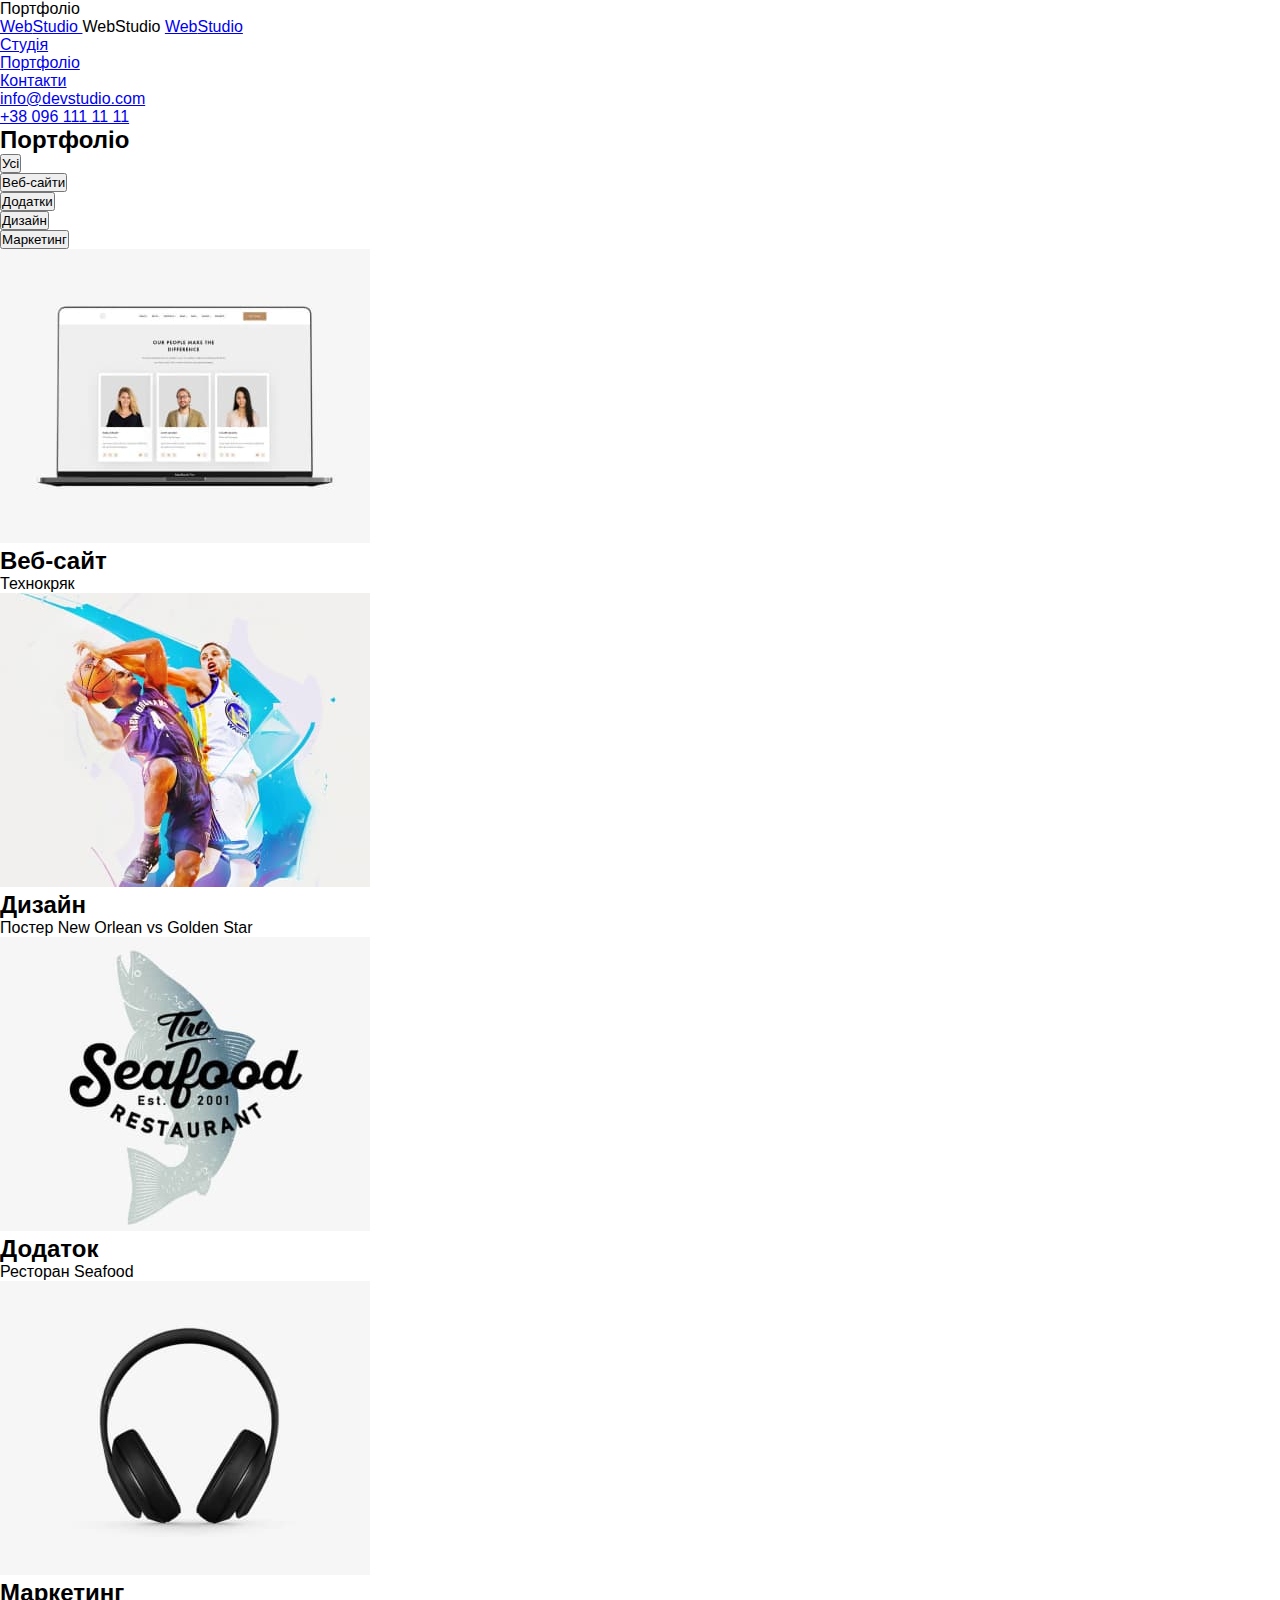
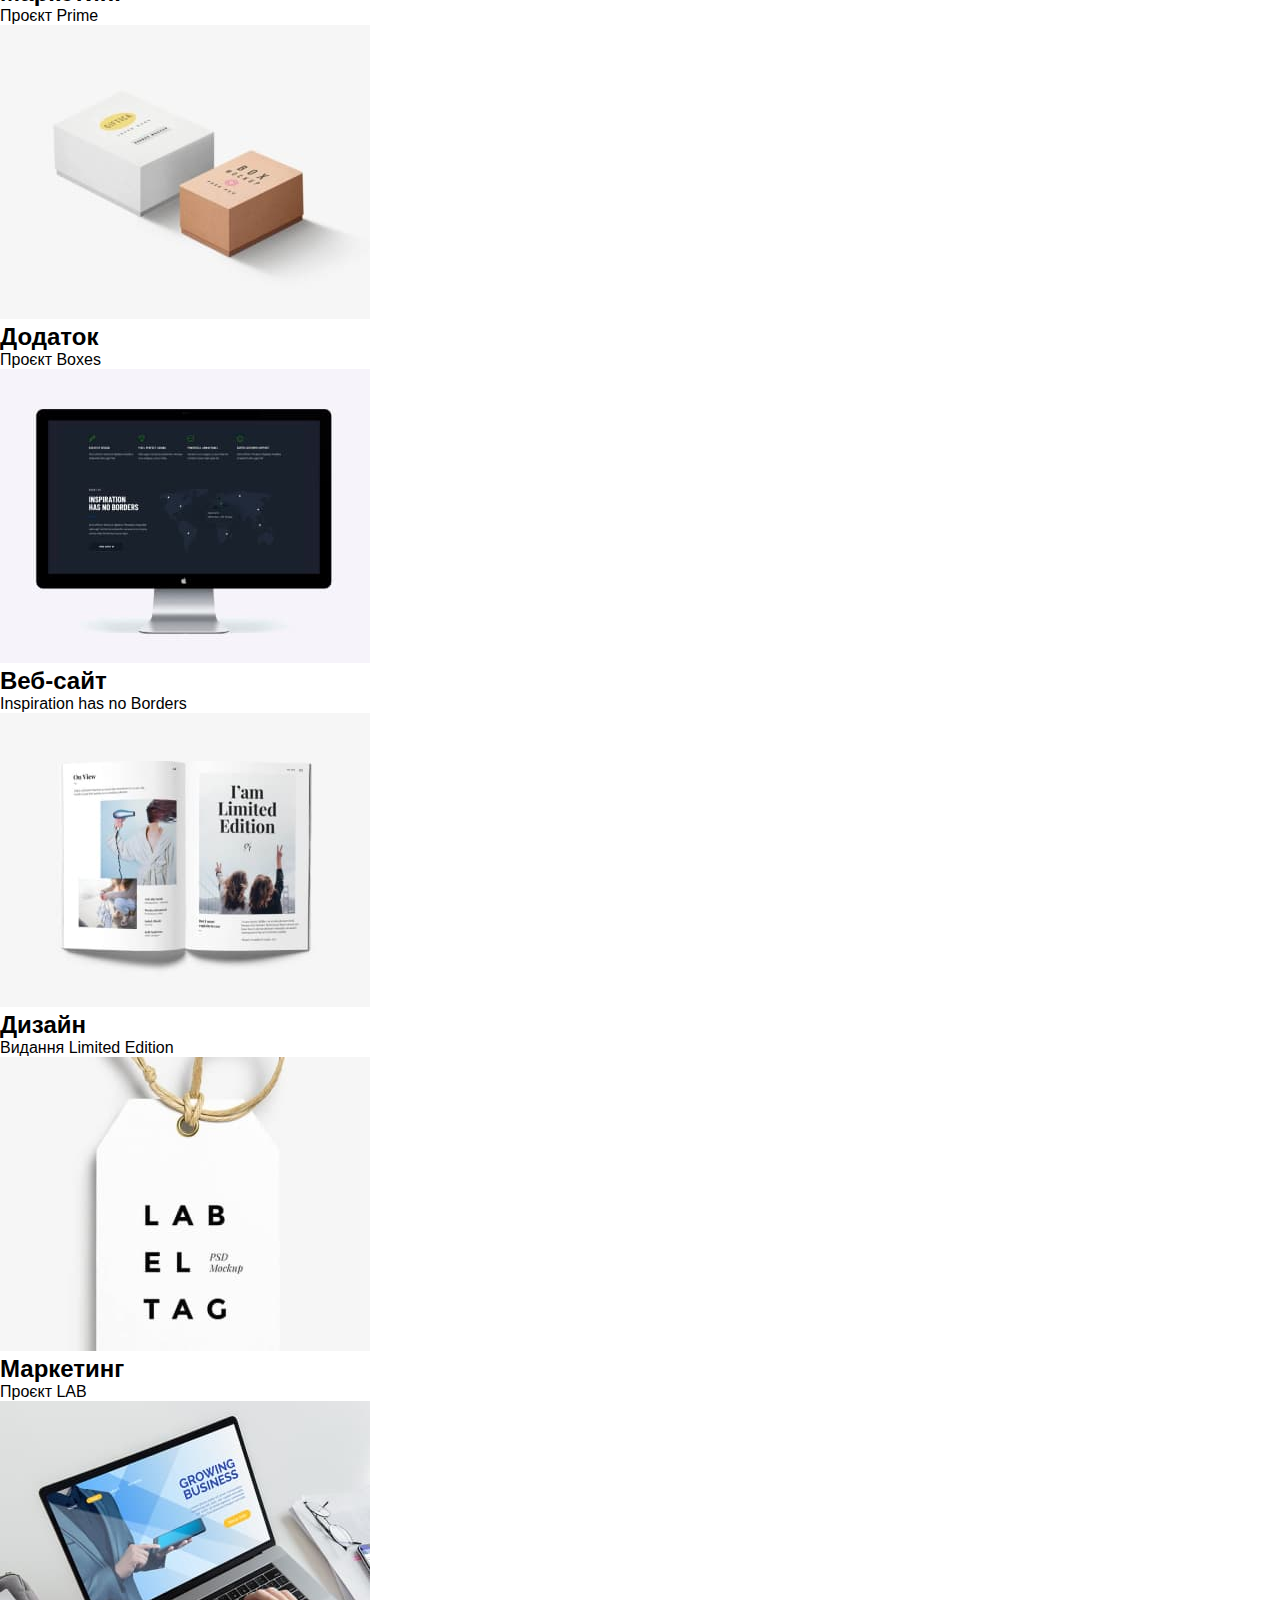
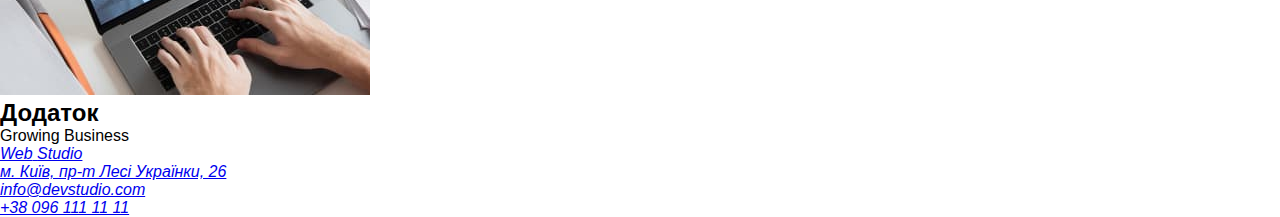
==== portfolio.html @ ad31451d "Start" ====
<!DOCTYPE html>
<html lang="uk">
  <head>
    <meta charset="UTF-8" />
    <meta http-equiv="X-UA-Compatible" content="IE=edge" />
    <meta name="viewport" content="width=device-width, initial-scale=1.0" />
    <title>Portfolio</title>
    <link rel="stylesheet" href="./css/styles.css" />
  </head>
  <body>
    <header>
      Портфоліо
      <nav>
        <ul><a lang="en" class="logo" href="./index.html"
  ><span class="logo-accent">Web</span
  ><span class="logo-accent-second">Studio</span>
</a>
          <l<a lang="en" class="logo" href="./index.html"
  ><span class="logo-accent">Web</span
  ><span class="logo-accent-second">Studio</span>
</a>
            <a lang="en" class="logo" href="./index.html"
  ><span class="logo-accent">Web</span
  ><span class="logo-accent-second">Studio</span>
</a>
          </li>
          <li><a href="/index.html">Студія</a></li>
          <li><a href="./portfolio.html">Портфоліо</a></li>
          <li><a href="#">Контакти</a></li>
          <li><a href="mailto:info@devstudio.com">info@devstudio.com</a></li>
          <li><a href="tel:+380961111111">+38 096 111 11 11</a></li>
        </ul>
      </nav>
    </header>
    <main>
      <section>
        <h2>Портфоліо</h2>
        <ul>
          <li><button class="button">Усі</button></li>
          <li><button class="button">Веб-сайти</button></li>
          <li><button class="button">Додатки</button></li>
          <li><button class="button">Дизайн</button></li>
          <li><button class="button">Маркетинг</button></li>
        </ul>
      </section>
      <section>
        <ul>
          <li>
            <img
              src="./images/img-techno.jpg"
              alt="Зображення монітора з сторінкою вебсайту"
              width
              370
            />
            <h2>Веб-сайт</h2>
            <p>Технокряк</p>
          </li>
          <li>
            <img
              src="./images/img-poster.jpg"
              alt="зображення епізоду баскетболу"
              width
              370
            />
            <h2>Дизайн</h2>
            <p>Постер New Orlean vs Golden Star</p>
          </li>
          <li>
            <img
              src="./images/img-restaurant.jpg"
              alt="лого ресторану морської кухні"
              width
              370
            />
            <h2>Додаток</h2>
            <p>Ресторан Seafood</p>
          </li>
          <li>
            <img
              src="./images/img-headphone.jpg"
              alt="Зображення головнихтелефонів"
              width
              370
            />
            <h2>Маркетинг</h2>
            <p>Проєкт Prime</p>
          </li>
          <li>
            <img
              src="./images/img-boxes.jpg"
              alt="Зображення коробок"
              width
              370
            />
            <h2>Додаток</h2>
            <p>Проєкт Boxes</p>
          </li>
          <li>
            <img
              src="./images/img-screen.jpg"
              alt="Зображення монітора з сторінкою веб-сайту"
              width
              370
            />
            <h2>Веб-сайт</h2>
            <p>Inspiration has no Borders</p>
          </li>
          <li>
            <img
              src="./images/img-book.jpg"
              alt="Зображення розгорнутої книги"
              width
              370
            />
            <h2>Дизайн</h2>
            <p>Видання Limited Edition</p>
          </li>
          <li>
            <img
              src="./images/img-label.jpg"
              alt="Зображення етикетки"
              width
              370
            />
            <h2>Маркетинг</h2>
            <p>Проєкт LAB</p>
          </li>
          <li>
            <img
              src="./images/img-laptop.jpg"
              alt="Зображення нотбука"
              width
              370
            />
            <h2>Додаток</h2>
            <p>Growing Business</p>
          </li>
        </ul>
      </section>
    </main>
    <footer>
      <address>
        <p>
          <a lang="en" class="logo" href="./index.html"><span class="logo-accent">Web</span>
            <span class="logo-accent-second">Studio</span></a>
        </p>
        <ul>
          <li>
            <a
              href="https://goo.gl/maps/CPtrU1FHBa2aNyZL9"
              target="_blank"
              rel="noopener noreferrer nofollow"
              >м. Київ, пр-т Лесі Українки, 26</a
            >
          </li>
          <li><a href="mailto:info@devstudio.com">info@devstudio.com</a></li>
          <li><a href="tel:+380961111111">+38 096 111 11 11</a></li>
        </ul>
      </address>
    </footer>
  </body>
</html>
---- css/styles.css ----
:root {
    --color-primery: #4f4f4f;
    --color-backgroun: #f5f5f5;
    --color-primary-white: #ffffff;
    --color-section-background: #2f303a;
}
* {
    margin: 0;
    padding: 0;
    box-sizing: border-box;
}

body {
    color: var(--color-primery)
    background-color: #f5f5f5;
    font-family: 'Roboto', sans-serif;
    font-family: 'Raleway', sans-serif;
    
}

.visually-hidden {
    position: absolute;
    white-space: nowrap;
    width: 1px;
    height: 1px;
    overflow: hidden;
    border: 0;
    padding: 0;
    clip: rect(0 0 0 0);
    clip-path: inset(50%);
    margin: -1px;
}

.nav-links {
    font-family: 'Roboto';
    font-style: normal;
    font-weight: 500;
    font-size: 14px;
    line-height: 1.1428;
    letter-spacing: 0.02em;
    color: #212121;
}

.nav-links:hover {
    color: #2196F3;
}

.logo-web {
    font-family: 'Raleway';
    font-style: normal;
    font-weight: 700;
    font-size: 26px;
    line-height: 1.19;   
    letter-spacing: 0.03em; 
    color: #2196F3;
}

.logo-studio {
    font-family: 'Raleway';
    font-style: normal;
    font-weight: 700;
    font-size: 26px;
    line-height: 1.1923;
    letter-spacing: 0.03em;
    color: #000000;
}

.hero-title {
    display: flexbox;
    Width: 696px;
    Height: 120px;
    Top: 280px;
    Left: 452px;
    font-family: 'Roboto';
    font-style: normal;
    font-weight: 900;
    font-size: 44px;
    line-height: 1.36;
    text-align: center;
    letter-spacing: 0.06em;
    text-transform: uppercase;
    color: var(--color-primary-white);
}

.section-main {
    
    position: relative;
    width: 1600px;
    height: 600px;
    left: 0px;
    top: 80px;
    padding: 200px 452px 280px;
    line-height: 1.36;
    background: #2F303A;
}

.primery-button {
    font-family: 'Roboto';
    font-style: normal;
    color: var(--color-primary-white);
    Width: 216px;
    Height: 50px;
    Top: 430px;
    margin: 30px;
    font-weight: 700;
    font-size: 16px;
    line-height: 1.875;
    cursor: pointer;
    align-items: normal;
    text-align: center;
    letter-spacing: 0.06em;
    background-color: #2196f3;
}
.primery-button:hover {
    color: #f5f5f5;
    background-color: var(--color-primary-white);
    border: 2px solid red;
}
primery-button:focus {
    color: #f5f5f5;
    background-color: var(--color-primary-white);
    border: 2px solid red;


.section-advantages {
    /*position: relative;
    width: 1600px;
    height: 246px;
    background-color: var(--color-primary-white);*/

}

/*.hero-button {
    background-color: var(--accent-color);
    color: var(--primary-white-color);

    font-style: inherit;
    font-weight: 700;
    font-size: 16px;
    line-height: 30px;

    cursor: pointer;*/
}
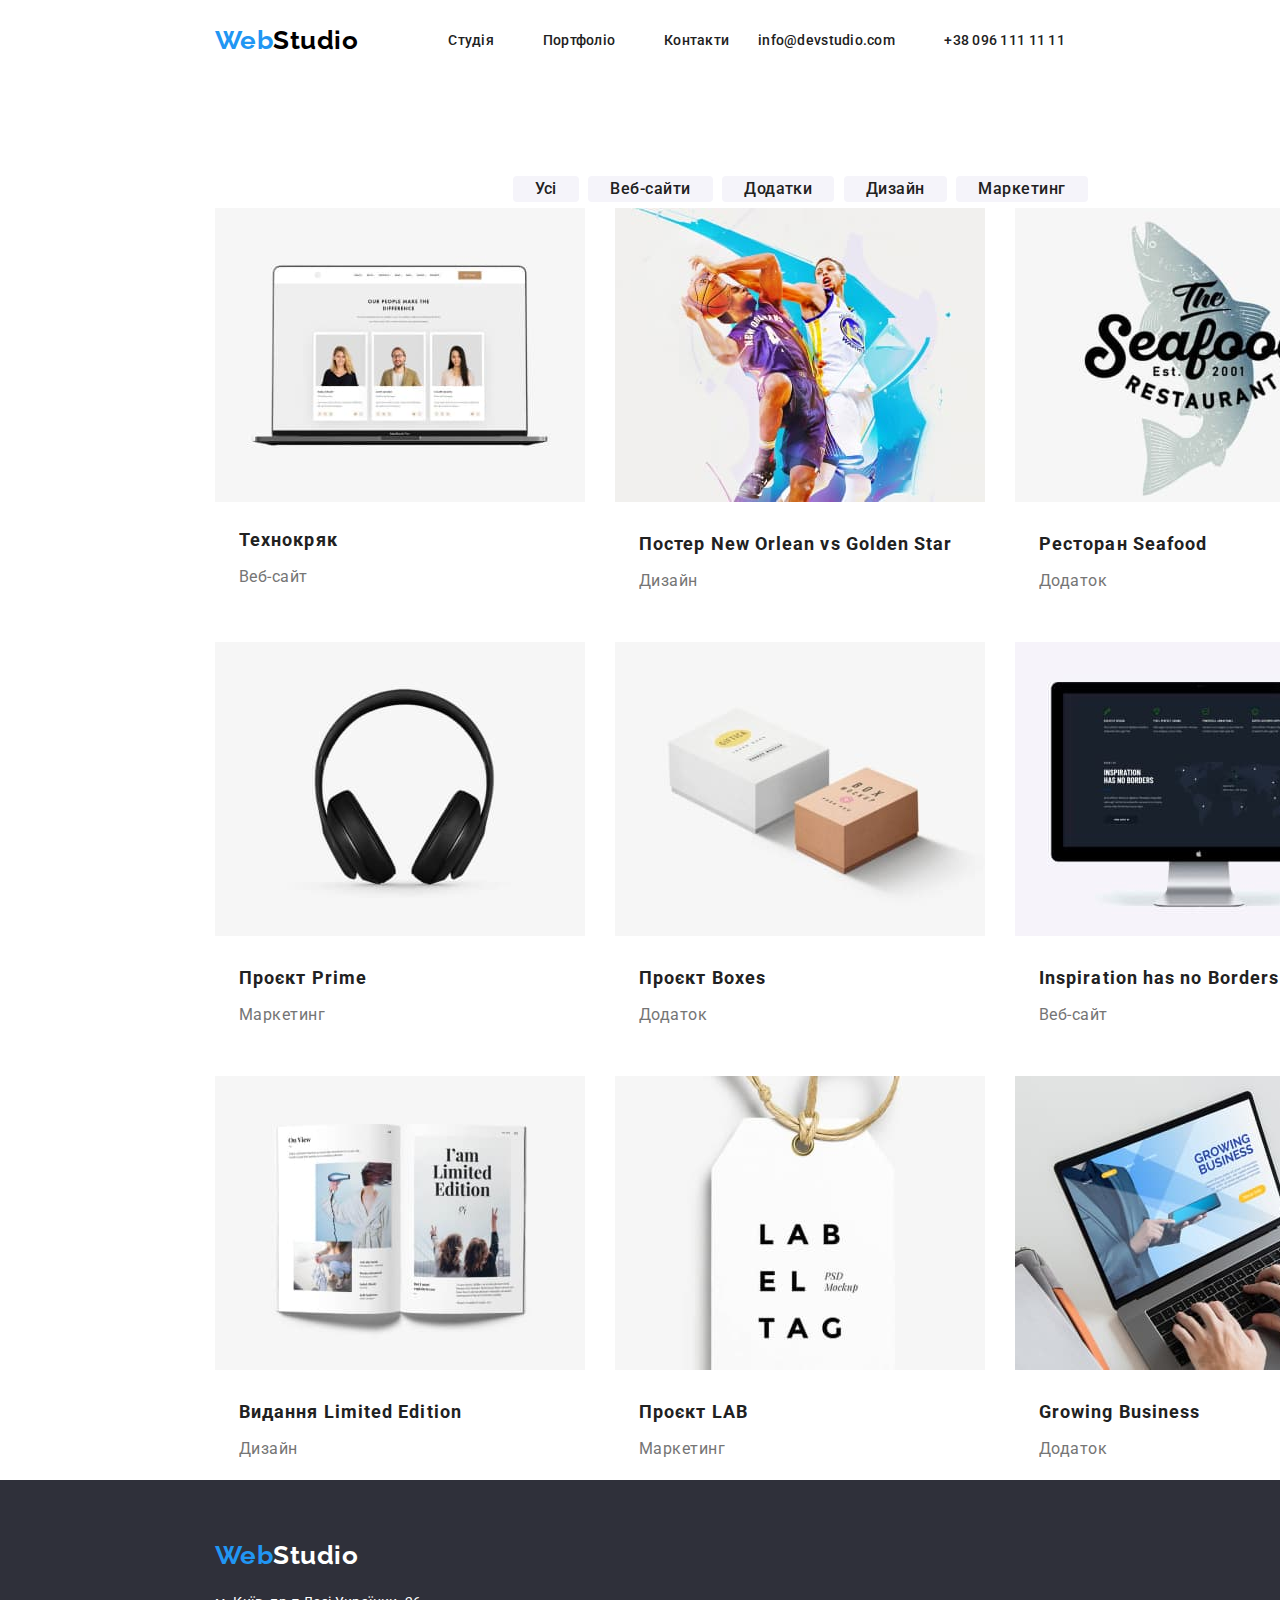
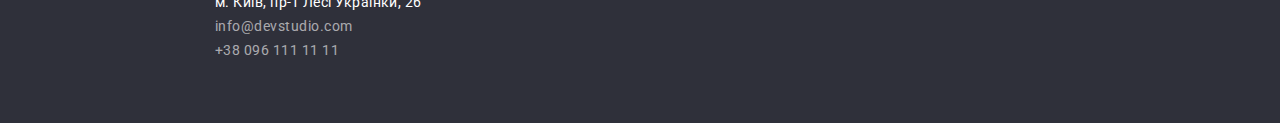
==== commit 90e610d8: "HW320Oct22" ====
--- a/portfolio.html
+++ b/portfolio.html
@@ -2,161 +2,204 @@
 <html lang="uk">
   <head>
     <meta charset="UTF-8" />
-    <meta http-equiv="X-UA-Compatible" content="IE=edge" />
+    <meta http-equiv="X-UA-Compatible" content="IE=ge" />
     <meta name="viewport" content="width=device-width, initial-scale=1.0" />
-    <title>Portfolio</title>
+    <title>WebStudio-HW3</title>
+    <link
+      rel="stylesheet"
+      href="https://cdnjs.cloudflare.com/ajax/libs/modern-normalize/1.1.0/modern-normalize.min.css"
+    />
+    <link rel="preconnect" href="https://fonts.googleapis.com" />
+    <link rel="preconnect" href="https://fonts.gstatic.com" crossorigin />
+    <link
+      href="https://fonts.googleapis.com/css2?family=Raleway:wght@700&family=Roboto:wght@400;500;700;900&display=swap"
+      rel="stylesheet"
+    />
     <link rel="stylesheet" href="./css/styles.css" />
   </head>
   <body>
-    <header>
-      Портфоліо
-      <nav>
-        <ul><a lang="en" class="logo" href="./index.html"
-  ><span class="logo-accent">Web</span
-  ><span class="logo-accent-second">Studio</span>
-</a>
-          <l<a lang="en" class="logo" href="./index.html"
-  ><span class="logo-accent">Web</span
-  ><span class="logo-accent-second">Studio</span>
-</a>
-            <a lang="en" class="logo" href="./index.html"
-  ><span class="logo-accent">Web</span
-  ><span class="logo-accent-second">Studio</span>
-</a>
-          </li>
-          <li><a href="/index.html">Студія</a></li>
-          <li><a href="./portfolio.html">Портфоліо</a></li>
-          <li><a href="#">Контакти</a></li>
-          <li><a href="mailto:info@devstudio.com">info@devstudio.com</a></li>
-          <li><a href="tel:+380961111111">+38 096 111 11 11</a></li>
+    <header class="header-container">
+      <p class="visually-hidden">Головна/p></p>
+      <nav class="nav">
+        <a lang="en" class="logo" href="./index.html"
+          >Web<span class="logo-studio">Studio</span></a
+        >
+        <ul class="nav-item-element">
+          <li><a class="nav-item" href="./index.html">Студія</a></li>
+          <li><a class="nav-item" href="./portfolio.html">Портфоліо</a></li>
+          <li><a class="nav-item" href="#">Контакти</a></li>
         </ul>
       </nav>
+      <ul class="nav-item-second">
+        <li>
+          <a class="nav-item" href="mailto:info@devstudio.com">
+            info@devstudio.com</a
+          >
+        </li>
+        <li>
+          <a class="nav-item" href="tel:+380961111111">+38 096 111 11 11</a>
+        </li>
+      </ul>
     </header>
     <main>
-      <section>
-        <h2>Портфоліо</h2>
-        <ul>
-          <li><button class="button">Усі</button></li>
-          <li><button class="button">Веб-сайти</button></li>
-          <li><button class="button">Додатки</button></li>
-          <li><button class="button">Дизайн</button></li>
-          <li><button class="button">Маркетинг</button></li>
+      <section class="main">
+        <h1 class="visually-hidden">Портфоліо</h1>
+        <ul class="buttons-row">
+          <li>
+            <button class="secondary-button"><a href="#"></a> Усі</button>
+          </li>
+          <li>
+            <button class="secondary-button"><a href="#"></a>Веб-сайти</button>
+          </li>
+          <li>
+            <button class="secondary-button"><a href="#"></a>Додатки</button>
+          </li>
+          <li>
+            <button class="secondary-button"><a href="#"></a>Дизайн</button>
+          </li>
+          <li>
+            <button class="secondary-button"><a href="#"></a>Маркетинг</button>
+          </li>
         </ul>
-      </section>
-      <section>
-        <ul>
-          <li>
+        <ul class="portfolio">
+          <li class="port-item">
             <img
               src="./images/img-techno.jpg"
               alt="Зображення монітора з сторінкою вебсайту"
               width
               370
             />
-            <h2>Веб-сайт</h2>
-            <p>Технокряк</p>
-          </li>
-          <li>
-            <img
-              src="./images/img-poster.jpg"
-              alt="зображення епізоду баскетболу"
-              width
-              370
-            />
-            <h2>Дизайн</h2>
-            <p>Постер New Orlean vs Golden Star</p>
-          </li>
-          <li>
-            <img
-              src="./images/img-restaurant.jpg"
-              alt="лого ресторану морської кухні"
-              width
-              370
-            />
-            <h2>Додаток</h2>
-            <p>Ресторан Seafood</p>
-          </li>
-          <li>
-            <img
-              src="./images/img-headphone.jpg"
-              alt="Зображення головнихтелефонів"
-              width
-              370
-            />
-            <h2>Маркетинг</h2>
-            <p>Проєкт Prime</p>
-          </li>
-          <li>
-            <img
-              src="./images/img-boxes.jpg"
-              alt="Зображення коробок"
-              width
-              370
-            />
-            <h2>Додаток</h2>
-            <p>Проєкт Boxes</p>
-          </li>
-          <li>
-            <img
-              src="./images/img-screen.jpg"
-              alt="Зображення монітора з сторінкою веб-сайту"
-              width
-              370
-            />
-            <h2>Веб-сайт</h2>
-            <p>Inspiration has no Borders</p>
-          </li>
-          <li>
-            <img
-              src="./images/img-book.jpg"
-              alt="Зображення розгорнутої книги"
-              width
-              370
-            />
-            <h2>Дизайн</h2>
-            <p>Видання Limited Edition</p>
-          </li>
-          <li>
-            <img
-              src="./images/img-label.jpg"
-              alt="Зображення етикетки"
-              width
-              370
-            />
-            <h2>Маркетинг</h2>
-            <p>Проєкт LAB</p>
-          </li>
-          <li>
-            <img
-              src="./images/img-laptop.jpg"
-              alt="Зображення нотбука"
-              width
-              370
-            />
-            <h2>Додаток</h2>
-            <p>Growing Business</p>
+            <p class="portfolio-text">Технокряк</p>
+            <h2 class="portfolio-title">Веб-сайт</h2>
+          </li>
+          <li class="port-item">
+            <a href="#">
+              <img
+                src="./images/img-poster.jpg"
+                alt="зображення епізоду баскетболу"
+                width
+                370
+              />
+            </a>
+            <p class="portfolio-text">Постер New Orlean vs Golden Star</p>
+            <h2 class="portfolio-title">Дизайн</h2>
+          </li>
+          <li class="port-item">
+            <a href="#">
+              <img
+                src="./images/img-restaurant.jpg"
+                alt="лого ресторану морської кухні"
+                width
+                370
+              />
+            </a>
+            <p class="portfolio-text">Ресторан Seafood</p>
+            <h2 class="portfolio-title">Додаток</h2>
+          </li>
+          <li class="port-item">
+            <a href="#">
+              <img
+                src="./images/img-headphone.jpg"
+                alt="Зображення головнихтелефонів"
+                width
+                370
+              />
+            </a>
+            <p class="portfolio-text">Проєкт Prime</p>
+            <h2 class="portfolio-title">Маркетинг</h2>
+          </li>
+          <li class="port-item">
+            <a href="#">
+              <img
+                src="./images/img-boxes.jpg"
+                alt="Зображення коробок"
+                width
+                370
+              />
+            </a>
+            <p class="portfolio-text">Проєкт Boxes</p>
+            <h2 class="portfolio-title">Додаток</h2>
+          </li>
+          <li class="port-item">
+            <a href="#">
+              <img
+                src="./images/img-screen.jpg"
+                alt="Зображення монітора з сторінкою веб-сайту"
+                width
+                370
+              />
+            </a>
+            <p class="portfolio-text">Inspiration has no Borders</p>
+            <h2 class="portfolio-title">Веб-сайт</h2>
+          </li>
+          <li class="port-item">
+            <a href="#">
+              <img
+                src="./images/img-book.jpg"
+                alt="Зображення розгорнутої книги"
+                width
+                370
+              />
+            </a>
+            <p class="portfolio-text">Видання Limited Edition</p>
+            <h2 class="portfolio-title">Дизайн</h2>
+          </li>
+          <li class="port-item">
+            <a href="#">
+              <img
+                src="./images/img-label.jpg"
+                alt="Зображення етикетки"
+                width
+                370
+              />
+            </a>
+            <p class="portfolio-text">Проєкт LAB</p>
+            <h2 class="portfolio-title">Маркетинг</h2>
+          </li>
+          <li class="port-item">
+            <a href="#">
+              <img
+                src="./images/img-laptop.jpg"
+                alt="Зображення нотбука"
+                width
+                370
+              />
+            </a>
+            <p class="portfolio-text">Growing Business</p>
+            <h2 class="portfolio-title">Додаток</h2>
           </li>
         </ul>
       </section>
     </main>
-    <footer>
-      <address>
-        <p>
-          <a lang="en" class="logo" href="./index.html"><span class="logo-accent">Web</span>
-            <span class="logo-accent-second">Studio</span></a>
-        </p>
-        <ul>
-          <li>
-            <a
-              href="https://goo.gl/maps/CPtrU1FHBa2aNyZL9"
-              target="_blank"
-              rel="noopener noreferrer nofollow"
-              >м. Київ, пр-т Лесі Українки, 26</a
-            >
-          </li>
-          <li><a href="mailto:info@devstudio.com">info@devstudio.com</a></li>
-          <li><a href="tel:+380961111111">+38 096 111 11 11</a></li>
-        </ul>
-      </address>
+    <footer class="footer">
+      <div class="section-footer">
+        <a class="logo" lang="en" href="./index.html"
+          >Web<span class="logo-studio-footer">Studio</span></a
+        >
+        <address class="address">
+          <ul>
+            <li>
+              <a
+                class="mail-address"
+                href="https://goo.gl/maps/CPtrU1FHBa2aNyZL9"
+                target="_blank"
+                rel="noopener noreferrer nofollow"
+                >м. Київ, пр-т Лесі Українки, 26</a
+              >
+            </li>
+            <li>
+              <a class="address-email" href="mailto:info@devstudio.com"
+                >info@devstudio.com</a
+              >
+            </li>
+            <li>
+              <a class="address-email" href="tel:+380961111111"
+                >+38 096 111 11 11</a
+              >
+            </li>
+          </ul>
+        </address>
+      </div>
     </footer>
   </body>
 </html>
--- a/css/styles.css
+++ b/css/styles.css
@@ -1,143 +1,410 @@
 :root {
-    --color-primery: #4f4f4f;
-    --color-backgroun: #f5f5f5;
-    --color-primary-white: #ffffff;
-    --color-section-background: #2f303a;
+  --color-primary: #4f4f4f;
+  --color-background: #f5f5f5;
+  --color-primary-white: #ffffff;
+  --color-primary-black: #000;
+  --color-section-background: #2f303a;
+  --color-blue: #2196f3;
+  --color-secondary-button: #212121;
+  --color-advantages-text: #757575;
+  --color-secondary-background: #f5f4fa;
 }
 * {
-    margin: 0;
-    padding: 0;
-    box-sizing: border-box;
+  margin: 0px;
+  padding: 0px;
+  box-sizing: border-box;
 }
 
 body {
-    color: var(--color-primery)
-    background-color: #f5f5f5;
-    font-family: 'Roboto', sans-serif;
-    font-family: 'Raleway', sans-serif;
-    
+  font-family: 'Roboto', sans-serif;
+  color: var(--color-primary);
+  letter-spacing: 0.03em;
+}
+
+a {
+  text-decoration: none;
+  color: inherit;
+}
+
+ul {
+  list-style: none;
+}
+
+button {
+  cursor: pointer;
+  font-family: inherit;
+}
+
+/*header*/
+
+.header-container {
+  display: flex;
+  justify-content: space-between;
+  align-items: center;
+  max-width: 1600px;
+  height: 80px;
+  padding: 32px 0px;
 }
 
 .visually-hidden {
-    position: absolute;
-    white-space: nowrap;
-    width: 1px;
-    height: 1px;
-    overflow: hidden;
-    border: 0;
-    padding: 0;
-    clip: rect(0 0 0 0);
-    clip-path: inset(50%);
-    margin: -1px;
-}
-
-.nav-links {
-    font-family: 'Roboto';
-    font-style: normal;
-    font-weight: 500;
-    font-size: 14px;
-    line-height: 1.1428;
-    letter-spacing: 0.02em;
-    color: #212121;
-}
-
-.nav-links:hover {
-    color: #2196F3;
-}
-
-.logo-web {
-    font-family: 'Raleway';
-    font-style: normal;
-    font-weight: 700;
-    font-size: 26px;
-    line-height: 1.19;   
-    letter-spacing: 0.03em; 
-    color: #2196F3;
+  position: absolute;
+  white-space: nowrap;
+  width: 1px;
+  height: 1px;
+  overflow: hidden;
+  border: 0;
+  padding: 0;
+  clip: rect(0 0 0 0);
+  clip-path: inset(50%);
+  margin: -1px;
+}
+
+.nav {
+  display: flex;
+  justify-content: center;
+  align-items: center;
+  margin-left: 215px;
+}
+
+.nav-item {
+  display: flexbox;
+  justify-content: center;
+  font-weight: 500;
+  font-size: 14px;
+  text-decoration: none;
+  line-height: 1.1428;
+  letter-spacing: 0.02em;
+  color: var(--color-secondary-button);
+  cursor: pointer;
+}
+
+.nav-item:hover,
+.nav-item:focus {
+  color: var(--color-blue);
+}
+
+.nav-item-element {
+  display: flex;
+  width: 281px;
+  justify-content: space-between;
+  align-items: center;
+  padding: 24px 0px;
+  margin-left: 90px;
+}
+
+.nav-item-second {
+  display: flex;
+  width: 307px;
+  justify-content: space-between;
+  align-items: center;
+  padding: 32px 0px;
+  margin-right: 215px;
+}
+
+.logo {
+  font-family: 'Raleway', sans-serif;
+  font-weight: 700;
+  font-size: 26px;
+  line-height: 1.1923;
+  color: var(--color-blue);
+  text-decoration: none;
 }
 
 .logo-studio {
-    font-family: 'Raleway';
-    font-style: normal;
-    font-weight: 700;
-    font-size: 26px;
-    line-height: 1.1923;
-    letter-spacing: 0.03em;
-    color: #000000;
+  color: var(--color-primary-black);
+}
+
+/*main*/
+
+.section-hero {
+  display: flex;
+  justify-content: center;
+  align-items: center;
+  width: 1600px;
+  height: 600px;
+  flex-direction: column;
+  margin-bottom: 90px;
+  line-height: 1.36;
+  background-color: var(--color-section-background);
 }
 
 .hero-title {
-    display: flexbox;
-    Width: 696px;
-    Height: 120px;
-    Top: 280px;
-    Left: 452px;
-    font-family: 'Roboto';
-    font-style: normal;
-    font-weight: 900;
-    font-size: 44px;
-    line-height: 1.36;
-    text-align: center;
-    letter-spacing: 0.06em;
-    text-transform: uppercase;
-    color: var(--color-primary-white);
-}
-
-.section-main {
-    
-    position: relative;
-    width: 1600px;
-    height: 600px;
-    left: 0px;
-    top: 80px;
-    padding: 200px 452px 280px;
-    line-height: 1.36;
-    background: #2F303A;
+  width: 696px;
+  margin-bottom: 30px;
+  font-weight: 900;
+  font-size: 44px;
+  line-height: 1.36;
+  text-align: center;
+  letter-spacing: 0.06em;
+  text-transform: uppercase;
+  color: var(--color-primary-white);
 }
 
 .primery-button {
-    font-family: 'Roboto';
-    font-style: normal;
-    color: var(--color-primary-white);
-    Width: 216px;
-    Height: 50px;
-    Top: 430px;
-    margin: 30px;
-    font-weight: 700;
-    font-size: 16px;
-    line-height: 1.875;
-    cursor: pointer;
-    align-items: normal;
-    text-align: center;
-    letter-spacing: 0.06em;
-    background-color: #2196f3;
-}
-.primery-button:hover {
-    color: #f5f5f5;
-    background-color: var(--color-primary-white);
-    border: 2px solid red;
-}
-primery-button:focus {
-    color: #f5f5f5;
-    background-color: var(--color-primary-white);
-    border: 2px solid red;
-
+  padding: 10px 32px;
+  font-weight: 700;
+  font-size: 16px;
+  line-height: 1.875;
+  align-items: normal;
+  text-align: center;
+  letter-spacing: 0.06em;
+  color: var(--color-primary-white);
+  background-color: var(--color-blue);
+  border: none;
+  box-shadow: 0px 4px 4px rgba(0, 0, 0, 0.15);
+  border-radius: 4px;
+}
+.primery-button:hover,
+.primery-button:focus {
+  color: var(--color-primary-white);
+  background-color: #188ce8;
+}
 
 .section-advantages {
-    /*position: relative;
-    width: 1600px;
-    height: 246px;
-    background-color: var(--color-primary-white);*/
-
-}
-
-/*.hero-button {
-    background-color: var(--accent-color);
-    color: var(--primary-white-color);
-
-    font-style: inherit;
-    font-weight: 700;
-    font-size: 16px;
-    line-height: 30px;
-
-    cursor: pointer;*/
-}+  display: flex;
+  width: 1170px;
+  justify-content: center;
+  align-items: center;
+  flex-direction: row;
+  margin-left: 215px;
+  margin-bottom: 90px;
+}
+
+.advantages-list {
+  display: flex;
+  justify-content: center;
+  width: 270px;
+  text-align: left;
+  font-weight: 700;
+  font-size: 14px;
+  line-height: 1.1428;
+  text-transform: uppercase;
+  color: var(--color-secondary-button);
+  gap: 30px;
+  margin-left: 0px;
+}
+
+.advantages-titles {
+  width: 270px;
+  margin-bottom: 10px;
+}
+
+.advantages-text {
+  text-align: left;
+  font-style: normal;
+  font-weight: 400;
+  font-size: 14px;
+  text-transform: none;
+  line-height: 1.71;
+  letter-spacing: 0.03em;
+  color: var(--color-advantages-text);
+}
+/*section "our-tasks"*/
+
+.our-tasks {
+  display: flex;
+  flex-direction: column;
+  max-width: 1170px;
+  justify-content: center;
+  margin-left: 215px;
+  margin-bottom: 90px;
+}
+.tasks-title {
+  font-weight: 700;
+  font-size: 36px;
+  line-height: 1.17;
+  text-align: center;
+  color: var(--color-secondary-button);
+  margin-bottom: 50px;
+}
+
+.task-images {
+  display: flex;
+  justify-items: center;
+  align-items: stretch;
+  gap: 30px;
+}
+
+/*section "out-team*/
+
+.team {
+  display: flex;
+  flex-direction: column;
+  justify-items: center;
+  align-items: center;
+  width: 1600px;
+  background-color: var(--color-secondary-background);
+}
+
+.our-team {
+  display: flex;
+  justify-content: center;
+  align-items: center;
+  width: 1600px;
+  font-weight: 700;
+  font-size: 36px;
+  line-height: 1.67;
+  color: var(--color-secondary-button);
+  padding: 90px 0px 50px;
+}
+
+.team-list {
+  display: flex;
+  gap: 30px;
+}
+
+.team-item {
+  display: flex;
+  flex-direction: column;
+  margin-bottom: 90px;
+}
+
+.team-position {
+  font-style: normal;
+  font-weight: 400;
+  font-size: 16px;
+  line-height: 1.1875;
+  text-align: center;
+  color: var(--color-advantages-text);
+}
+
+.team-member {
+  font-weight: 500;
+  font-size: 16px;
+  line-height: 1.1875;
+  text-align: center;
+  color: var(--color-secondary-button);
+  margin-top: 30px;
+  margin-bottom: 10px;
+}
+
+/*footer*/
+
+.footer {
+  display: flex;
+  flex-direction: column;
+  background-color: var(--color-section-background);
+  width: 1600px;
+}
+
+.section-footer {
+  margin-top: 60px;
+  margin-left: 215px;
+  margin-bottom: 60px;
+}
+
+.address {
+  margin-top: 20px;
+}
+
+.logo-studio-footer {
+  color: #ffffff;
+}
+
+.mail-address {
+  font-size: 14px;
+  font-style: normal;
+  line-height: 1.7142;
+  color: #ffffff;
+  text-decoration: none;
+  padding-bottom: 9px;
+}
+.mail-address:hover {
+  color: var(--color-blue);
+}
+
+.mail-address:focus {
+  color: var(--color-blue);
+}
+
+.address-email {
+  font-size: 14px;
+  line-height: 1.7142;
+  font-style: normal;
+  color: rgba(255, 255, 255, 0.6);
+  text-decoration: none;
+  padding-bottom: 6px;
+}
+
+.address-email:hover {
+  color: var(--color-blue);
+}
+
+.address-email:focus {
+  color: var(--color-blue);
+}
+
+/*Portfolio*/
+
+.main {
+  display: flex;
+  flex-direction: column;
+  justify-items: center;
+  align-items: center;
+  width: 1170px;
+  margin-top: 90px;
+  margin-left: 215px;
+}
+
+.buttons-row {
+  display: flex;
+  justify-items: center;
+  justify-content: space-between;
+  align-items: center;
+  width: 575px;
+  height: 38px;
+  gap: 8px;
+}
+
+.secondary-button {
+  color: var(--color-secondary-button);
+  background-color: var(--color-secondary-background);
+  font-weight: 500;
+  font-size: 16px;
+  line-height: 1.625;
+  align-items: normal;
+  text-align: center;
+  letter-spacing: 0.03em;
+  border: #000000;
+  border-radius: 4px;
+  cursor: pointer;
+  padding: 0px 22px;
+}
+.secondary-button:hover {
+  color: var(--color-primary-white);
+  background-color: var(--color-blue);
+}
+
+.portfolio {
+  display: flex;
+  flex-wrap: wrap;
+  width: 1170px;
+  gap: 30px;
+}
+
+.port-item {
+  display: flex;
+  flex-direction: column;
+  width: 370px;
+  height: 404px;
+}
+
+.portfolio-title {
+  font-weight: 400;
+  font-style: normal;
+  font-size: 16px;
+  line-height: 1.875;
+  color: var(--color-advantages-text);
+  margin-left: 24px;
+}
+
+.portfolio-text {
+  font-weight: 700;
+  font-size: 18px;
+  line-height: 36px;
+  letter-spacing: 0.06em;
+  color: var(--color-secondary-button);
+  margin-top: 20px;
+  margin-bottom: 4px;
+  margin-left: 24px;
+}
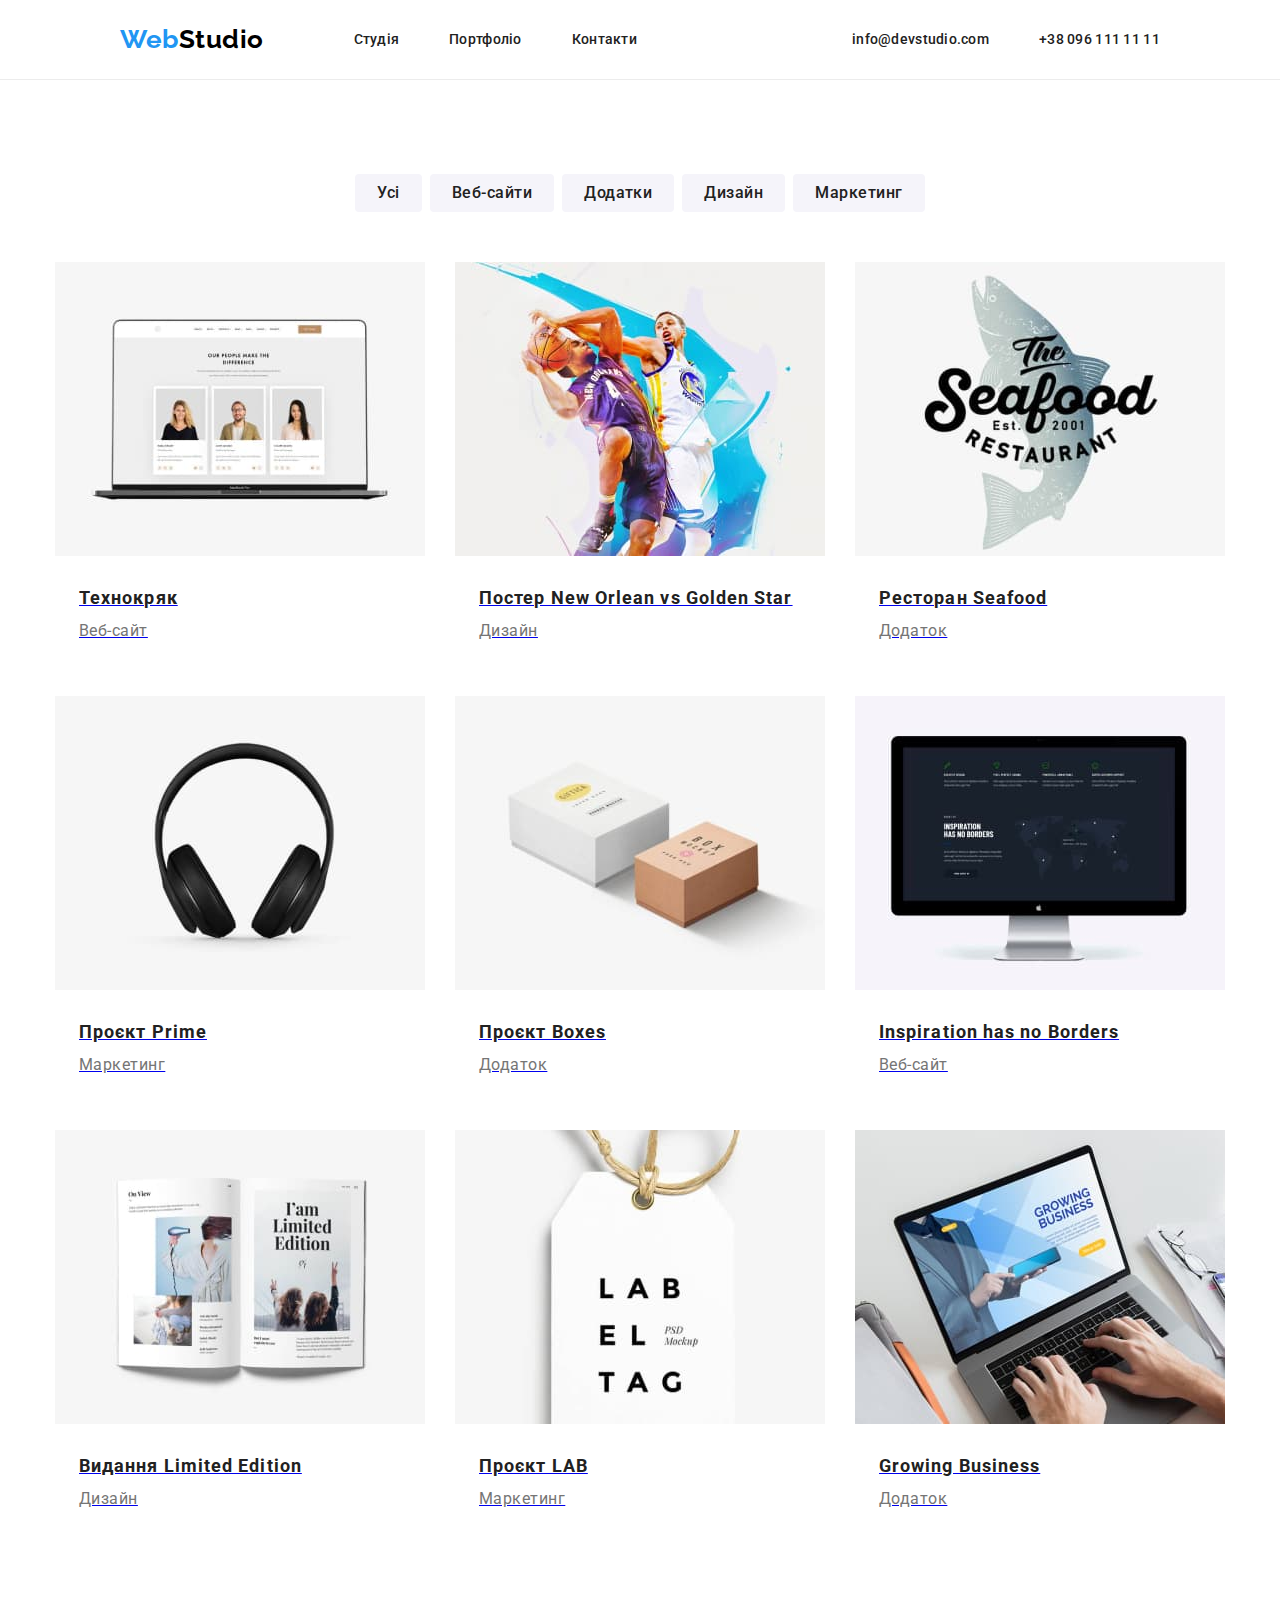
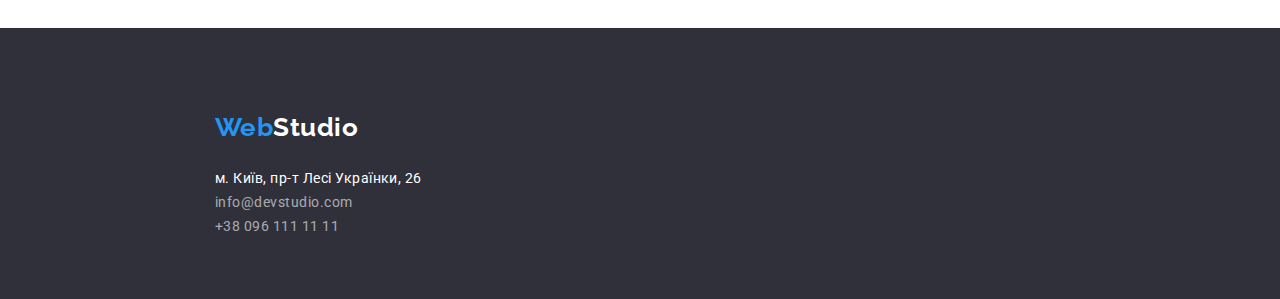
==== commit 34b191ff: "HW31" ====
--- a/portfolio.html
+++ b/portfolio.html
@@ -18,157 +18,190 @@
     <link rel="stylesheet" href="./css/styles.css" />
   </head>
   <body>
-    <header class="header-container">
-      <p class="visually-hidden">Головна/p></p>
-      <nav class="nav">
-        <a lang="en" class="logo" href="./index.html"
-          >Web<span class="logo-studio">Studio</span></a
-        >
-        <ul class="nav-item-element">
-          <li><a class="nav-item" href="./index.html">Студія</a></li>
-          <li><a class="nav-item" href="./portfolio.html">Портфоліо</a></li>
-          <li><a class="nav-item" href="#">Контакти</a></li>
+    <header class="header">
+      <div class="container">
+        <nav class="nav">
+          <a lang="en" class="logo" href="./index.html"
+            >Web<span class="logo-studio">Studio</span></a
+          >
+          <ul class="nav-item-elements">
+            <li>
+              <a class="nav-item" href="./index.html">Студія</a>
+            </li>
+            <li><a class="nav-item" href="./portfolio.html">Портфоліо</a></li>
+            <li><a class="nav-item" href="#">Контакти</a></li>
+          </ul>
+        </nav>
+        <ul class="nav-item-second">
+          <li>
+            <a class="nav-item" href="mailto:info@devstudio.com">
+              info@devstudio.com</a
+            >
+          </li>
+          <li>
+            <a class="nav-item" href="tel:+380961111111">+38 096 111 11 11</a>
+          </li>
         </ul>
-      </nav>
-      <ul class="nav-item-second">
-        <li>
-          <a class="nav-item" href="mailto:info@devstudio.com">
-            info@devstudio.com</a
-          >
-        </li>
-        <li>
-          <a class="nav-item" href="tel:+380961111111">+38 096 111 11 11</a>
-        </li>
-      </ul>
+      </div>
     </header>
     <main>
       <section class="main">
         <h1 class="visually-hidden">Портфоліо</h1>
-        <ul class="buttons-row">
-          <li>
-            <button class="secondary-button"><a href="#"></a> Усі</button>
-          </li>
-          <li>
-            <button class="secondary-button"><a href="#"></a>Веб-сайти</button>
-          </li>
-          <li>
-            <button class="secondary-button"><a href="#"></a>Додатки</button>
-          </li>
-          <li>
-            <button class="secondary-button"><a href="#"></a>Дизайн</button>
-          </li>
-          <li>
-            <button class="secondary-button"><a href="#"></a>Маркетинг</button>
-          </li>
-        </ul>
-        <ul class="portfolio">
-          <li class="port-item">
-            <img
-              src="./images/img-techno.jpg"
-              alt="Зображення монітора з сторінкою вебсайту"
-              width
-              370
-            />
-            <p class="portfolio-text">Технокряк</p>
-            <h2 class="portfolio-title">Веб-сайт</h2>
-          </li>
-          <li class="port-item">
-            <a href="#">
-              <img
-                src="./images/img-poster.jpg"
-                alt="зображення епізоду баскетболу"
-                width
-                370
-              />
-            </a>
-            <p class="portfolio-text">Постер New Orlean vs Golden Star</p>
-            <h2 class="portfolio-title">Дизайн</h2>
-          </li>
-          <li class="port-item">
-            <a href="#">
-              <img
-                src="./images/img-restaurant.jpg"
-                alt="лого ресторану морської кухні"
-                width
-                370
-              />
-            </a>
-            <p class="portfolio-text">Ресторан Seafood</p>
-            <h2 class="portfolio-title">Додаток</h2>
-          </li>
-          <li class="port-item">
-            <a href="#">
-              <img
-                src="./images/img-headphone.jpg"
-                alt="Зображення головнихтелефонів"
-                width
-                370
-              />
-            </a>
-            <p class="portfolio-text">Проєкт Prime</p>
-            <h2 class="portfolio-title">Маркетинг</h2>
-          </li>
-          <li class="port-item">
-            <a href="#">
-              <img
-                src="./images/img-boxes.jpg"
-                alt="Зображення коробок"
-                width
-                370
-              />
-            </a>
-            <p class="portfolio-text">Проєкт Boxes</p>
-            <h2 class="portfolio-title">Додаток</h2>
-          </li>
-          <li class="port-item">
-            <a href="#">
-              <img
-                src="./images/img-screen.jpg"
-                alt="Зображення монітора з сторінкою веб-сайту"
-                width
-                370
-              />
-            </a>
-            <p class="portfolio-text">Inspiration has no Borders</p>
-            <h2 class="portfolio-title">Веб-сайт</h2>
-          </li>
-          <li class="port-item">
-            <a href="#">
-              <img
-                src="./images/img-book.jpg"
-                alt="Зображення розгорнутої книги"
-                width
-                370
-              />
-            </a>
-            <p class="portfolio-text">Видання Limited Edition</p>
-            <h2 class="portfolio-title">Дизайн</h2>
-          </li>
-          <li class="port-item">
-            <a href="#">
-              <img
-                src="./images/img-label.jpg"
-                alt="Зображення етикетки"
-                width
-                370
-              />
-            </a>
-            <p class="portfolio-text">Проєкт LAB</p>
-            <h2 class="portfolio-title">Маркетинг</h2>
-          </li>
-          <li class="port-item">
-            <a href="#">
-              <img
-                src="./images/img-laptop.jpg"
-                alt="Зображення нотбука"
-                width
-                370
-              />
-            </a>
-            <p class="portfolio-text">Growing Business</p>
-            <h2 class="portfolio-title">Додаток</h2>
-          </li>
-        </ul>
+        <div class="container">
+          <ul class="buttons-row">
+            <li>
+              <button class="secondary-button"><a href="#"></a> Усі</button>
+            </li>
+            <li>
+              <button class="secondary-button">
+                <a href="#"></a>Веб-сайти
+              </button>
+            </li>
+            <li>
+              <button class="secondary-button"><a href="#"></a>Додатки</button>
+            </li>
+            <li>
+              <button class="secondary-button"><a href="#"></a>Дизайн</button>
+            </li>
+            <li>
+              <button class="secondary-button">
+                <a href="#"></a>Маркетинг
+              </button>
+            </li>
+          </ul>
+        </div>
+        <div class="container">
+          <ul class="portfolio">
+            <li class="port-item">
+              <a href="#">
+                <img
+                  src="./images/img-techno.jpg"
+                  alt="Зображення монітора з сторінкою вебсайту"
+                  width
+                  370
+                />
+                <div class="img-text">
+                  <h2 class="portfolio-text">Технокряк</h2>
+                  <p class="portfolio-title">Веб-сайт</p>
+                </div>
+              </a>
+            </li>
+            <li class="port-item">
+              <a href="#">
+                <img
+                  src="./images/img-poster.jpg"
+                  alt="зображення епізоду баскетболу"
+                  width
+                  370
+                />
+                <div class="img-text">
+                  <h2 class="portfolio-text">
+                    Постер New Orlean vs Golden Star
+                  </h2>
+                  <p class="portfolio-title">Дизайн</p>
+                </div>
+              </a>
+            </li>
+            <li class="port-item">
+              <a href="#">
+                <img
+                  src="./images/img-restaurant.jpg"
+                  alt="лого ресторану морської кухні"
+                  width
+                  370
+                />
+                <div class="img-text">
+                  <h2 class="portfolio-text">Ресторан Seafood</h2>
+                  <p class="portfolio-title">Додаток</p>
+                </div>
+              </a>
+            </li>
+            <li class="port-item">
+              <a href="#">
+                <img
+                  src="./images/img-headphone.jpg"
+                  alt="Зображення головнихтелефонів"
+                  width
+                  370
+                />
+                <div class="img-text">
+                  <h2 class="portfolio-text">Проєкт Prime</h2>
+                  <p class="portfolio-title">Маркетинг</p>
+                </div>
+              </a>
+            </li>
+            <li class="port-item">
+              <a href="#">
+                <img
+                  src="./images/img-boxes.jpg"
+                  alt="Зображення коробок"
+                  width
+                  370
+                />
+                <div class="img-text">
+                  <h2 class="portfolio-text">Проєкт Boxes</h2>
+                  <p class="portfolio-title">Додаток</p>
+                </div>
+              </a>
+            </li>
+            <li class="port-item">
+              <a href="#">
+                <img
+                  src="./images/img-screen.jpg"
+                  alt="Зображення монітора з сторінкою веб-сайту"
+                  width
+                  370
+                />
+                <div class="img-text">
+                  <h2 class="portfolio-text">Inspiration has no Borders</h2>
+                  <p class="portfolio-title">Веб-сайт</p>
+                </div>
+              </a>
+            </li>
+            <li class="port-item">
+              <a href="#">
+                <img
+                  src="./images/img-book.jpg"
+                  alt="Зображення розгорнутої книги"
+                  width
+                  370
+                />
+                <div class="img-text">
+                  <h2 class="portfolio-text">Видання Limited Edition</h2>
+                  <p class="portfolio-title">Дизайн</p>
+                </div>
+              </a>
+            </li>
+            <li class="port-item">
+              <a href="#">
+                <img
+                  src="./images/img-label.jpg"
+                  alt="Зображення етикетки"
+                  width
+                  370
+                />
+                <div class="img-text">
+                  <h2 class="portfolio-text">Проєкт LAB</h2>
+                  <p class="portfolio-title">Маркетинг</p>
+                </div>
+              </a>
+            </li>
+            <li class="port-item">
+              <a href="#">
+                <img
+                  src="./images/img-laptop.jpg"
+                  alt="Зображення нотбука"
+                  width
+                  370
+                />
+                <div class="img-text">
+                  <h2 class="portfolio-text">Growing Business</h2>
+                  <p class="portfolio-title">Додаток</p>
+                </div>
+              </a>
+            </li>
+          </ul>
+        </div>
       </section>
     </main>
     <footer class="footer">
@@ -176,7 +209,7 @@
         <a class="logo" lang="en" href="./index.html"
           >Web<span class="logo-studio-footer">Studio</span></a
         >
-        <address class="address">
+        <address>
           <ul>
             <li>
               <a
--- a/css/styles.css
+++ b/css/styles.css
@@ -21,11 +21,6 @@
   letter-spacing: 0.03em;
 }
 
-a {
-  text-decoration: none;
-  color: inherit;
-}
-
 ul {
   list-style: none;
 }
@@ -36,14 +31,21 @@
 }
 
 /*header*/
-
-.header-container {
-  display: flex;
-  justify-content: space-between;
-  align-items: center;
-  max-width: 1600px;
-  height: 80px;
-  padding: 32px 0px;
+.header {
+  display: flex;
+  justify-content: space-around;
+  align-items: center;
+  max-width: 100%;
+  border-bottom: 1px solid #ececec;
+}
+
+.container {
+  display: flex;
+  justify-content: center;
+  align-items: center;
+  width: 1200px;
+  flex-wrap: wrap;
+  padding: 0 15px;
 }
 
 .visually-hidden {
@@ -63,42 +65,38 @@
   display: flex;
   justify-content: center;
   align-items: center;
-  margin-left: 215px;
+  padding: 0 215px 0 0;
 }
 
 .nav-item {
-  display: flexbox;
-  justify-content: center;
   font-weight: 500;
   font-size: 14px;
   text-decoration: none;
   line-height: 1.1428;
   letter-spacing: 0.02em;
   color: var(--color-secondary-button);
-  cursor: pointer;
-}
-
+  gap: 50px;
+  padding: 32px 0;
+}
+
+.nav-item:current,
 .nav-item:hover,
 .nav-item:focus {
   color: var(--color-blue);
 }
 
-.nav-item-element {
-  display: flex;
-  width: 281px;
+.nav-item-elements {
+  display: flex;
   justify-content: space-between;
   align-items: center;
-  padding: 24px 0px;
+  gap: 50px;
   margin-left: 90px;
 }
 
 .nav-item-second {
   display: flex;
-  width: 307px;
-  justify-content: space-between;
-  align-items: center;
-  padding: 32px 0px;
-  margin-right: 215px;
+  align-items: center;
+  gap: 50px;
 }
 
 .logo {
@@ -108,6 +106,8 @@
   line-height: 1.1923;
   color: var(--color-blue);
   text-decoration: none;
+  display: block;
+  padding: 24px 0px;
 }
 
 .logo-studio {
@@ -120,17 +120,15 @@
   display: flex;
   justify-content: center;
   align-items: center;
-  width: 1600px;
-  height: 600px;
-  flex-direction: column;
-  margin-bottom: 90px;
+  max-width: 100%;
+  flex-direction: column;
+  padding: 196px 455px 190px;
   line-height: 1.36;
   background-color: var(--color-section-background);
 }
 
 .hero-title {
-  width: 696px;
-  margin-bottom: 30px;
+  padding: 94px 250px 30px;
   font-weight: 900;
   font-size: 44px;
   line-height: 1.36;
@@ -150,7 +148,7 @@
   letter-spacing: 0.06em;
   color: var(--color-primary-white);
   background-color: var(--color-blue);
-  border: none;
+  border: 0.5px;
   box-shadow: 0px 4px 4px rgba(0, 0, 0, 0.15);
   border-radius: 4px;
 }
@@ -160,14 +158,20 @@
   background-color: #188ce8;
 }
 
+.our-tasks {
+  max-width: 100%;
+  display: flex;
+  flex-direction: column;
+  justify-content: center;
+  align-items: center;
+  padding: 94px 0px;
+}
+
 .section-advantages {
   display: flex;
-  width: 1170px;
-  justify-content: center;
-  align-items: center;
-  flex-direction: row;
-  margin-left: 215px;
-  margin-bottom: 90px;
+  justify-content: center;
+  max-width: 100%;
+  padding-bottom: 94px;
 }
 
 .advantages-list {
@@ -201,14 +205,6 @@
 }
 /*section "our-tasks"*/
 
-.our-tasks {
-  display: flex;
-  flex-direction: column;
-  max-width: 1170px;
-  justify-content: center;
-  margin-left: 215px;
-  margin-bottom: 90px;
-}
 .tasks-title {
   font-weight: 700;
   font-size: 36px;
@@ -230,33 +226,37 @@
 .team {
   display: flex;
   flex-direction: column;
-  justify-items: center;
-  align-items: center;
-  width: 1600px;
+  align-items: center;
+  max-width: 100%;
   background-color: var(--color-secondary-background);
+  padding: 94px 0;
 }
 
 .our-team {
   display: flex;
   justify-content: center;
   align-items: center;
-  width: 1600px;
   font-weight: 700;
   font-size: 36px;
   line-height: 1.67;
-  color: var(--color-secondary-button);
-  padding: 90px 0px 50px;
+  margin-bottom: 50px;
+  color: var(--color-secondary-button);
 }
 
 .team-list {
   display: flex;
   gap: 30px;
+  padding-bottom: 90px;
 }
 
 .team-item {
   display: flex;
   flex-direction: column;
-  margin-bottom: 90px;
+  padding-bottom: 30px;
+  background-color: var(--color-primary-white);
+  box-shadow: 0px 1px 3px rgba(0, 0, 0, 0.12), 0px 1px 1px rgba(0, 0, 0, 0.14),
+    0px 2px 1px rgba(0, 0, 0, 0.2);
+  border-radius: 0px 0px 4px 4px;
 }
 
 .team-position {
@@ -274,8 +274,7 @@
   line-height: 1.1875;
   text-align: center;
   color: var(--color-secondary-button);
-  margin-top: 30px;
-  margin-bottom: 10px;
+  padding: 30px 0 10px;
 }
 
 /*footer*/
@@ -284,17 +283,11 @@
   display: flex;
   flex-direction: column;
   background-color: var(--color-section-background);
-  width: 1600px;
+  max-width: 100%;
 }
 
 .section-footer {
-  margin-top: 60px;
-  margin-left: 215px;
-  margin-bottom: 60px;
-}
-
-.address {
-  margin-top: 20px;
+  padding: 60px 0 60px 215px;
 }
 
 .logo-studio-footer {
@@ -341,9 +334,8 @@
   flex-direction: column;
   justify-items: center;
   align-items: center;
-  width: 1170px;
-  margin-top: 90px;
-  margin-left: 215px;
+  max-width: 100%;
+  padding: 94px 0;
 }
 
 .buttons-row {
@@ -351,9 +343,9 @@
   justify-items: center;
   justify-content: space-between;
   align-items: center;
-  width: 575px;
   height: 38px;
   gap: 8px;
+  margin-bottom: 50px;
 }
 
 .secondary-button {
@@ -362,13 +354,11 @@
   font-weight: 500;
   font-size: 16px;
   line-height: 1.625;
-  align-items: normal;
-  text-align: center;
   letter-spacing: 0.03em;
   border: #000000;
   border-radius: 4px;
   cursor: pointer;
-  padding: 0px 22px;
+  padding: 6px 22px;
 }
 .secondary-button:hover {
   color: var(--color-primary-white);
@@ -378,7 +368,6 @@
 .portfolio {
   display: flex;
   flex-wrap: wrap;
-  width: 1170px;
   gap: 30px;
 }
 
@@ -387,6 +376,14 @@
   flex-direction: column;
   width: 370px;
   height: 404px;
+}
+
+.img-text {
+  display: flex;
+  flex-direction: column;
+  border-width: 0 1px 1px 1px;
+  border-color: #eeeeee;
+  padding: 20px 24px;
 }
 
 .portfolio-title {
@@ -395,7 +392,6 @@
   font-size: 16px;
   line-height: 1.875;
   color: var(--color-advantages-text);
-  margin-left: 24px;
 }
 
 .portfolio-text {
@@ -404,7 +400,4 @@
   line-height: 36px;
   letter-spacing: 0.06em;
   color: var(--color-secondary-button);
-  margin-top: 20px;
-  margin-bottom: 4px;
-  margin-left: 24px;
-}
+}
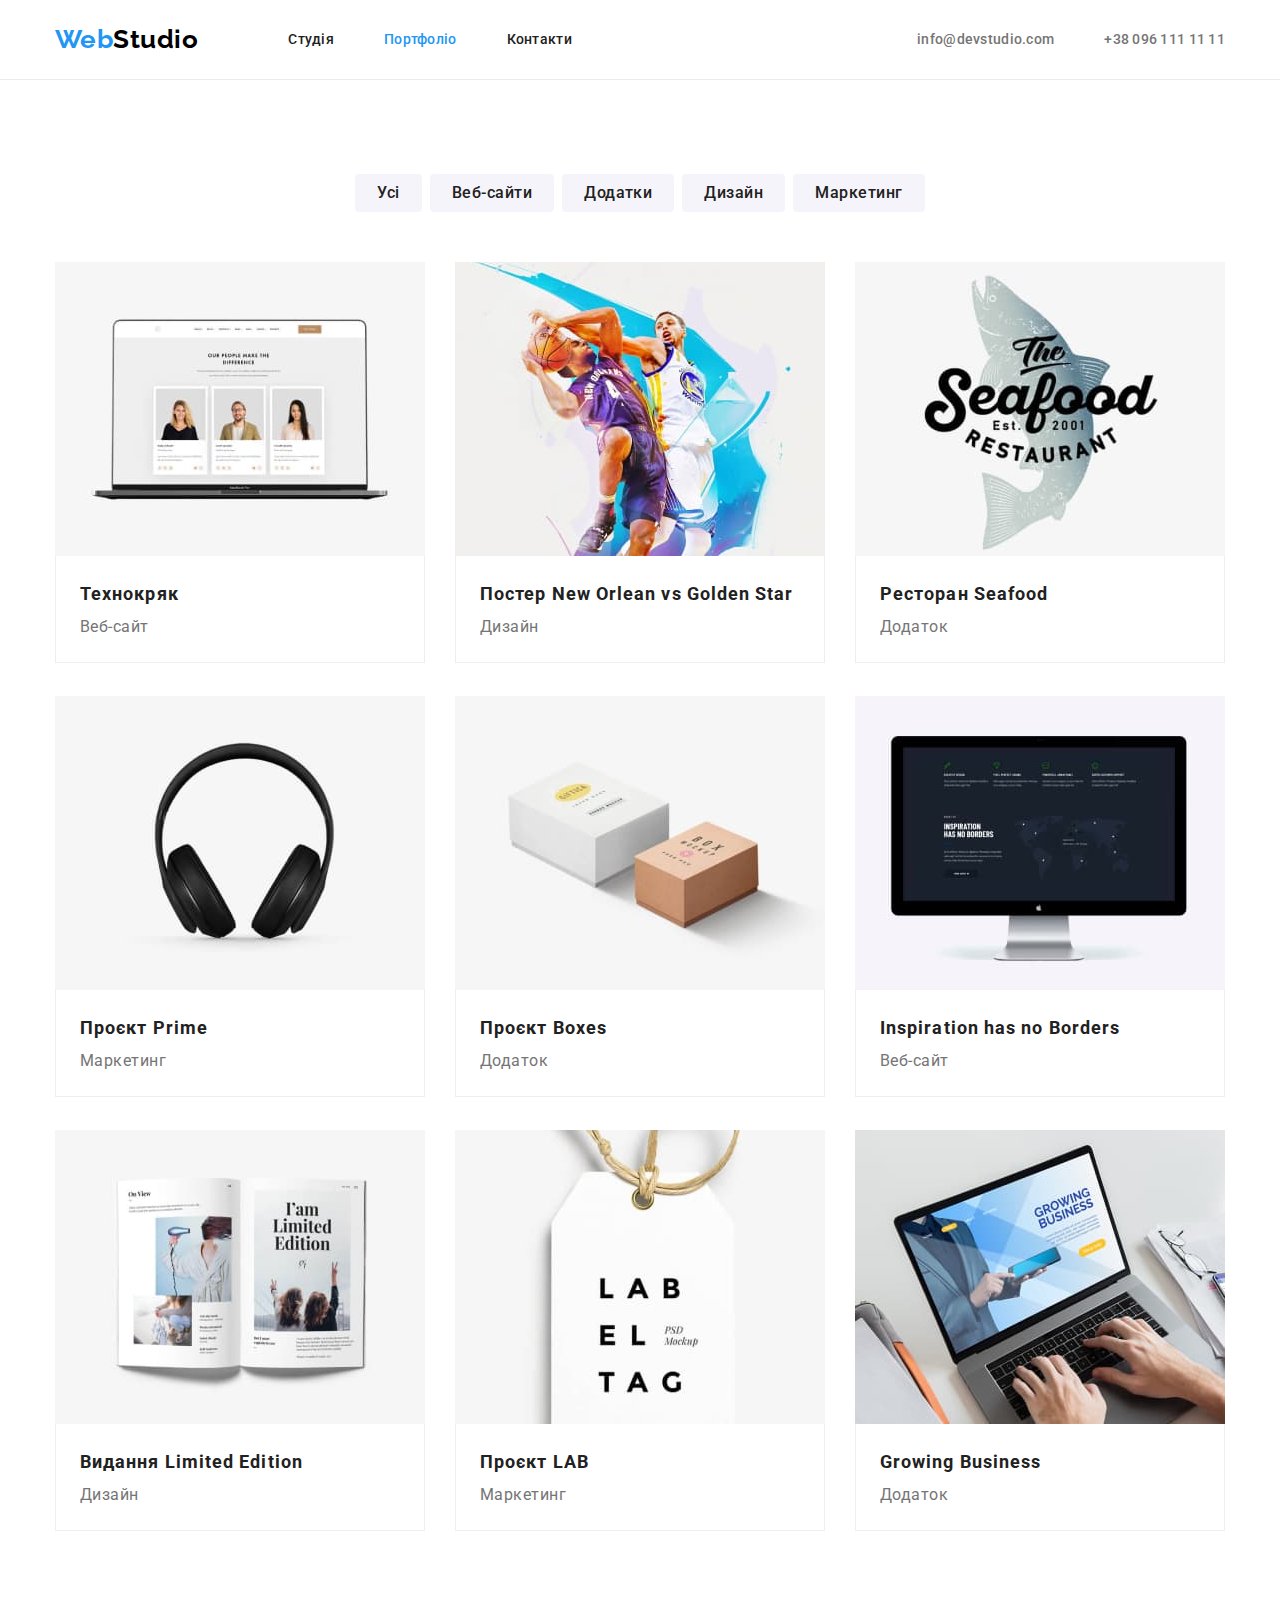
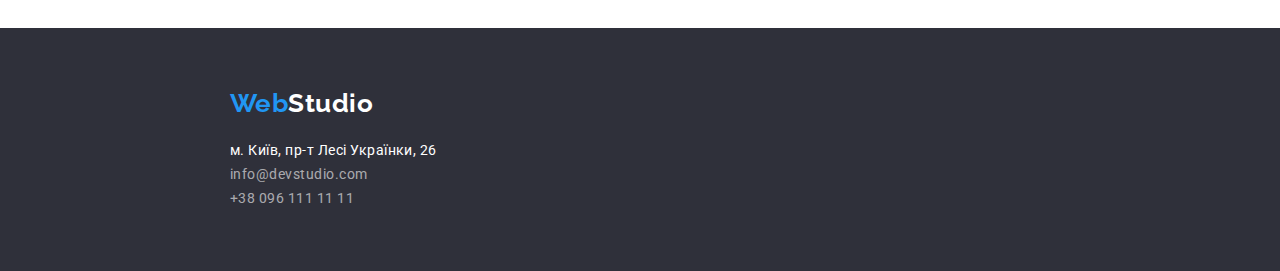
==== commit f1f09129: "HW-31Oct22" ====
--- a/portfolio.html
+++ b/portfolio.html
@@ -19,7 +19,7 @@
   </head>
   <body>
     <header class="header">
-      <div class="container">
+      <div class="header-container">
         <nav class="nav">
           <a lang="en" class="logo" href="./index.html"
             >Web<span class="logo-studio">Studio</span></a
@@ -28,18 +28,22 @@
             <li>
               <a class="nav-item" href="./index.html">Студія</a>
             </li>
-            <li><a class="nav-item" href="./portfolio.html">Портфоліо</a></li>
+            <li>
+              <a class="nav-item current" href="./portfolio.html">Портфоліо</a>
+            </li>
             <li><a class="nav-item" href="#">Контакти</a></li>
           </ul>
         </nav>
         <ul class="nav-item-second">
           <li>
-            <a class="nav-item" href="mailto:info@devstudio.com">
+            <a class="nav-item-contact" href="mailto:info@devstudio.com">
               info@devstudio.com</a
             >
           </li>
           <li>
-            <a class="nav-item" href="tel:+380961111111">+38 096 111 11 11</a>
+            <a class="nav-item-contact" href="tel:+380961111111"
+              >+38 096 111 11 11</a
+            >
           </li>
         </ul>
       </div>
@@ -69,8 +73,6 @@
               </button>
             </li>
           </ul>
-        </div>
-        <div class="container">
           <ul class="portfolio">
             <li class="port-item">
               <a href="#">
@@ -205,8 +207,8 @@
       </section>
     </main>
     <footer class="footer">
-      <div class="section-footer">
-        <a class="logo" lang="en" href="./index.html"
+      <div class="container">
+        <a class="logo-footer" lang="en" href="./index.html"
           >Web<span class="logo-studio-footer">Studio</span></a
         >
         <address>
--- a/css/styles.css
+++ b/css/styles.css
@@ -15,6 +15,17 @@
   box-sizing: border-box;
 }
 
+img {
+  display: block;
+  max-width: 100%;
+  height: auto;
+}
+
+a {
+  text-decoration: none;
+  color: inherit;
+}
+
 body {
   font-family: 'Roboto', sans-serif;
   color: var(--color-primary);
@@ -39,13 +50,19 @@
   border-bottom: 1px solid #ececec;
 }
 
+.header-container {
+  display: flex;
+  justify-content: space-between;
+  align-items: center;
+  width: 1200px;
+  padding: 0 15px;
+  margin: 0 auto;
+}
+
 .container {
-  display: flex;
-  justify-content: center;
-  align-items: center;
   width: 1200px;
-  flex-wrap: wrap;
   padding: 0 15px;
+  margin: 0 auto;
 }
 
 .visually-hidden {
@@ -65,7 +82,6 @@
   display: flex;
   justify-content: center;
   align-items: center;
-  padding: 0 215px 0 0;
 }
 
 .nav-item {
@@ -79,7 +95,11 @@
   padding: 32px 0;
 }
 
-.nav-item:current,
+.current {
+  position: relative;
+  color: var(--color-blue);
+}
+
 .nav-item:hover,
 .nav-item:focus {
   color: var(--color-blue);
@@ -99,6 +119,17 @@
   gap: 50px;
 }
 
+.nav-item-contact {
+  font-weight: 500;
+  font-size: 14px;
+  text-decoration: none;
+  line-height: 1.1428;
+  letter-spacing: 0.02em;
+  color: var(--color-advantages-text);
+  gap: 50px;
+  padding: 32px 0;
+}
+
 .logo {
   font-family: 'Raleway', sans-serif;
   font-weight: 700;
@@ -117,18 +148,15 @@
 /*main*/
 
 .section-hero {
-  display: flex;
-  justify-content: center;
-  align-items: center;
-  max-width: 100%;
-  flex-direction: column;
-  padding: 196px 455px 190px;
+  max-width: 100%;
+  padding: 200px 0;
   line-height: 1.36;
   background-color: var(--color-section-background);
 }
 
 .hero-title {
-  padding: 94px 250px 30px;
+  max-width: 696px;
+  margin: 0 auto 30px;
   font-weight: 900;
   font-size: 44px;
   line-height: 1.36;
@@ -140,6 +168,7 @@
 
 .primery-button {
   padding: 10px 32px;
+  display: block;
   font-weight: 700;
   font-size: 16px;
   line-height: 1.875;
@@ -151,6 +180,7 @@
   border: 0.5px;
   box-shadow: 0px 4px 4px rgba(0, 0, 0, 0.15);
   border-radius: 4px;
+  margin: 0 auto;
 }
 .primery-button:hover,
 .primery-button:focus {
@@ -177,15 +207,19 @@
 .advantages-list {
   display: flex;
   justify-content: center;
-  width: 270px;
   text-align: left;
   font-weight: 700;
   font-size: 14px;
   line-height: 1.1428;
-  text-transform: uppercase;
   color: var(--color-secondary-button);
   gap: 30px;
   margin-left: 0px;
+}
+
+.advantages-item {
+  width: 270px;
+  margin-bottom: 10px;
+  text-transform: uppercase;
 }
 
 .advantages-titles {
@@ -246,13 +280,11 @@
 .team-list {
   display: flex;
   gap: 30px;
-  padding-bottom: 90px;
 }
 
 .team-item {
   display: flex;
   flex-direction: column;
-  padding-bottom: 30px;
   background-color: var(--color-primary-white);
   box-shadow: 0px 1px 3px rgba(0, 0, 0, 0.12), 0px 1px 1px rgba(0, 0, 0, 0.14),
     0px 2px 1px rgba(0, 0, 0, 0.2);
@@ -274,7 +306,11 @@
   line-height: 1.1875;
   text-align: center;
   color: var(--color-secondary-button);
-  padding: 30px 0 10px;
+  padding-bottom: 10px;
+}
+.team-signature {
+  padding: 30px;
+  background-color: var(--color-background);
 }
 
 /*footer*/
@@ -284,14 +320,22 @@
   flex-direction: column;
   background-color: var(--color-section-background);
   max-width: 100%;
-}
-
-.section-footer {
   padding: 60px 0 60px 215px;
 }
 
 .logo-studio-footer {
   color: #ffffff;
+}
+
+.logo-footer {
+  font-family: 'Raleway', sans-serif;
+  font-weight: 700;
+  font-size: 26px;
+  line-height: 1.1923;
+  color: var(--color-blue);
+  text-decoration: none;
+  display: block;
+  margin-bottom: 20px;
 }
 
 .mail-address {
@@ -316,7 +360,7 @@
   font-style: normal;
   color: rgba(255, 255, 255, 0.6);
   text-decoration: none;
-  padding-bottom: 6px;
+  padding-bottom: 9px;
 }
 
 .address-email:hover {
@@ -341,7 +385,7 @@
 .buttons-row {
   display: flex;
   justify-items: center;
-  justify-content: space-between;
+  justify-content: center;
   align-items: center;
   height: 38px;
   gap: 8px;
@@ -381,8 +425,10 @@
 .img-text {
   display: flex;
   flex-direction: column;
-  border-width: 0 1px 1px 1px;
-  border-color: #eeeeee;
+  text-decoration: none;
+  border-left: 1px solid #eee;
+  border-right: 1px solid #eee;
+  border-bottom: 1px solid #eee;
   padding: 20px 24px;
 }
 
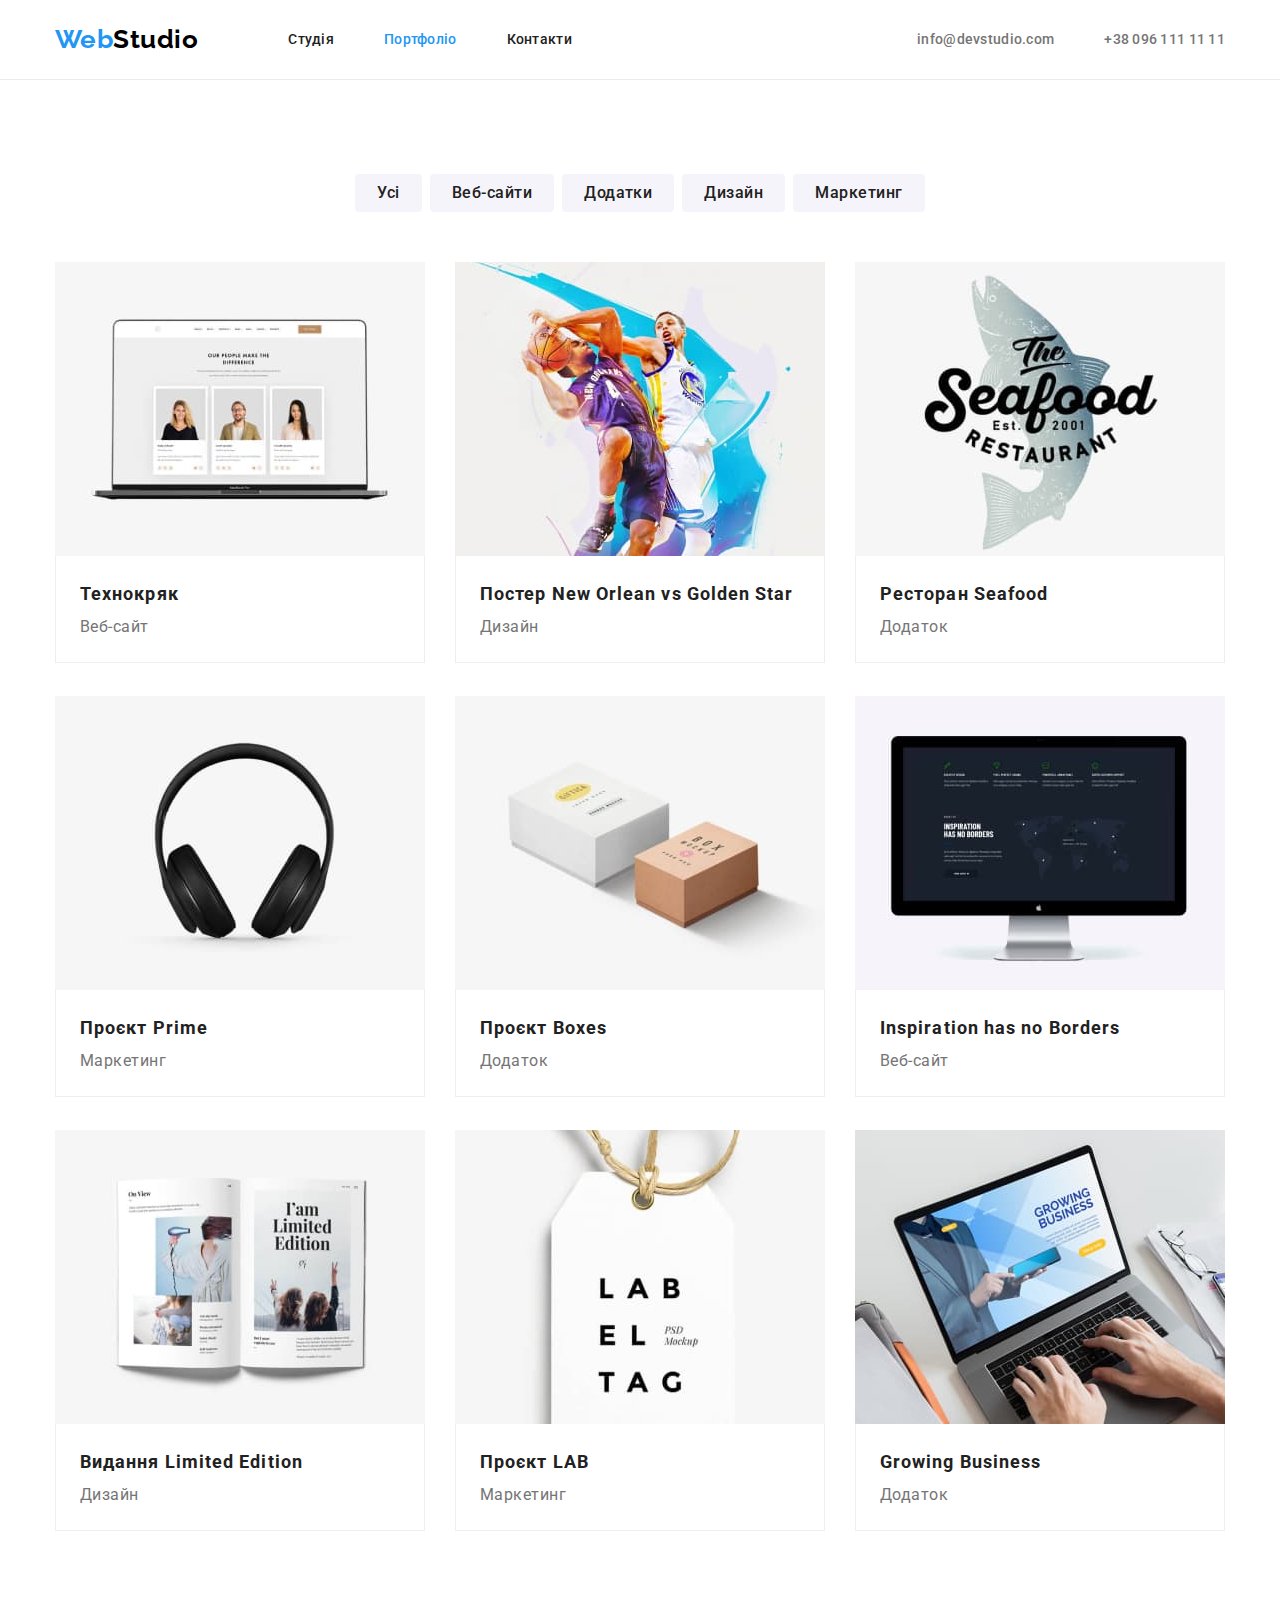
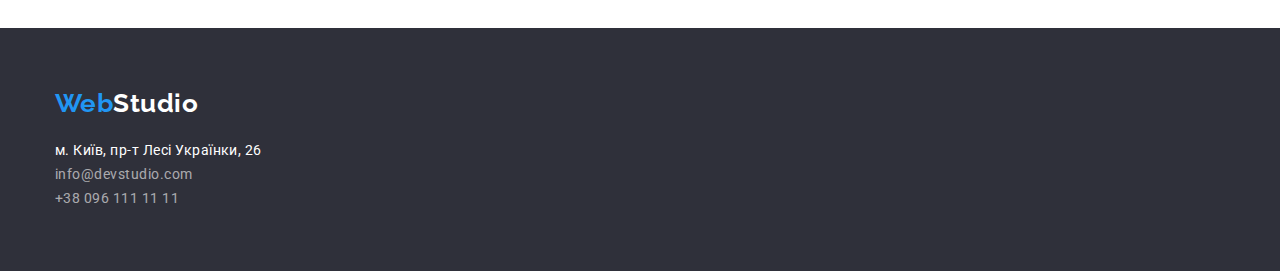
==== commit 877a4a48: "HW#3 final" ====
--- a/portfolio.html
+++ b/portfolio.html
@@ -228,7 +228,7 @@
               >
             </li>
             <li>
-              <a class="address-email" href="tel:+380961111111"
+              <a class="address-phone" href="tel:+380961111111"
                 >+38 096 111 11 11</a
               >
             </li>
--- a/css/styles.css
+++ b/css/styles.css
@@ -100,8 +100,7 @@
   color: var(--color-blue);
 }
 
-.nav-item:hover,
-.nav-item:focus {
+.nav-item:hover {
   color: var(--color-blue);
 }
 
@@ -128,6 +127,10 @@
   color: var(--color-advantages-text);
   gap: 50px;
   padding: 32px 0;
+}
+
+.nav-item-contact:hover {
+  color: var(--color-blue);
 }
 
 .logo {
@@ -306,8 +309,9 @@
   line-height: 1.1875;
   text-align: center;
   color: var(--color-secondary-button);
-  padding-bottom: 10px;
-}
+  margin-bottom: 10px;
+}
+
 .team-signature {
   padding: 30px;
   background-color: var(--color-background);
@@ -320,7 +324,7 @@
   flex-direction: column;
   background-color: var(--color-section-background);
   max-width: 100%;
-  padding: 60px 0 60px 215px;
+  padding: 60px 0;
 }
 
 .logo-studio-footer {
@@ -344,8 +348,9 @@
   line-height: 1.7142;
   color: #ffffff;
   text-decoration: none;
-  padding-bottom: 9px;
-}
+  margin-bottom: 9px;
+}
+
 .mail-address:hover {
   color: var(--color-blue);
 }
@@ -360,7 +365,7 @@
   font-style: normal;
   color: rgba(255, 255, 255, 0.6);
   text-decoration: none;
-  padding-bottom: 9px;
+  margin-bottom: 9px;
 }
 
 .address-email:hover {
@@ -368,6 +373,18 @@
 }
 
 .address-email:focus {
+  color: var(--color-blue);
+}
+
+.address-phone {
+  font-size: 14px;
+  line-height: 1.7142;
+  font-style: normal;
+  color: rgba(255, 255, 255, 0.6);
+  text-decoration: none;
+}
+
+.address-phone:hover {
   color: var(--color-blue);
 }
 
